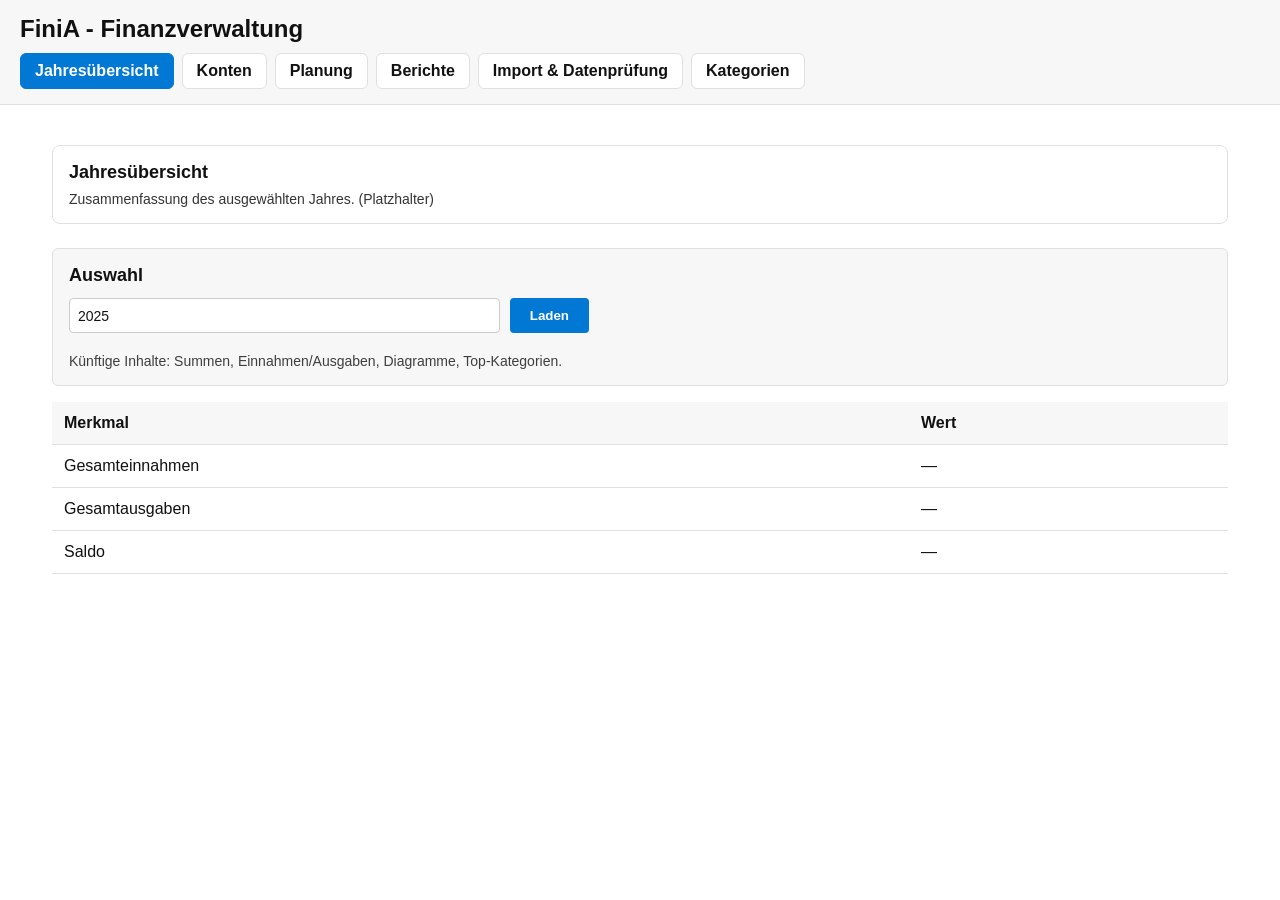
==== src/web/index.html @ 99887ac8 "Implementation of the API prepared to be Dockerized - Add navigation bar at the top of the web page " ====
<!DOCTYPE html>
<html lang="de">
<head>
    <meta charset="UTF-8">
    <meta name="viewport" content="width=device-width, initial-scale=1.0">
    <title>FiniA - Finanzverwaltung</title>
    <style id="dynamic-theme">/* Theme variables loaded from API */</style>
    <link rel="stylesheet" href="style.css">
</head>
<body>
    <header>
        <h1>FiniA - Finanzverwaltung</h1>
    </header>

    <div class="container">
        <div class="page-card">
            <h2>Weiterleitung</h2>
            <p class="details-meta">Sie werden zur Jahresübersicht weitergeleitet…</p>
        </div>
    </div>

    <script>
        // Schlanke Startseite: direkte Weiterleitung auf Jahresübersicht
        window.location.href = 'year_overview.html';
    </script>
---- src/web/style.css ----
/* Base reset */
* { margin: 0; padding: 0; box-sizing: border-box; }

/* Base */
body {
  font-family: -apple-system, BlinkMacSystemFont, 'Segoe UI', Roboto, Arial, sans-serif;
  background-color: var(--color-bg-base, #ffffff);
  color: var(--color-text, #111111);
}

.container { max-width: 95%; margin: 0 auto; padding: 20px; }

/* Header */
header {
  background-color: var(--color-bg-detail, #f7f7f7);
  border-bottom: 1px solid var(--color-border, #e0e0e0);
  padding: 15px 20px; margin-bottom: 20px;
}

h1 { font-size: 24px; font-weight: bold; }

/* Top navigation */
.top-nav { display: flex; gap: 8px; margin-top: 10px; flex-wrap: wrap; }
.top-nav .nav-item {
  display: inline-block; padding: 8px 14px; border: 1px solid var(--color-border, #e0e0e0);
  border-radius: 6px; background-color: var(--color-bg-base, #ffffff);
  color: var(--color-text, #111111); text-decoration: none; font-weight: 600;
  transition: background-color 0.2s, border-color 0.2s, color 0.2s;
}
.top-nav .nav-item:hover { background-color: var(--color-bg-detail, #f7f7f7); border-color: var(--color-accent, #0078d4); }
.top-nav .nav-item.active { background-color: var(--color-accent, #0078d4); border-color: var(--color-accent, #0078d4); color: var(--color-text-selected, #ffffff); }

/* Buttons */
.btn { padding: 10px 20px; background-color: var(--color-accent, #0078d4); color: var(--color-text-selected, #ffffff); border: none; border-radius: 4px; cursor: pointer; font-weight: bold; }
.btn:hover { background-color: var(--color-accent-hover, #005a9e); }
.btn:active { background-color: var(--color-accent-pressed, #004578); }
.btn-secondary { background-color: var(--color-bg-detail, #f0f0f0); color: var(--color-text, #111111); border: 1px solid var(--color-border, #e0e0e0); font-weight: 600; }
.btn-secondary:hover { background-color: #e5e5e5; }
.btn-ghost { background: none; border: 1px solid var(--color-border, #d0d0d0); padding: 6px 10px; border-radius: 4px; cursor: pointer; font-weight: 600; }
.btn-ghost:hover { background-color: var(--color-bg-detail, #f7f7f7); }

/* Inputs */
.input-sm { width: 100%; padding: 6px 8px; border: 1px solid var(--color-border, #cccccc); border-radius: 4px; background-color: var(--color-bg-base, #ffffff); color: var(--color-text, #111111); font-size: 14px; }
.input-sm:focus { outline: none; border: 2px solid var(--color-accent, #0078d4); }
.search-bar { display: flex; gap: 10px; margin-bottom: 20px; }
.search-bar input { flex: 1; }

/* Tables */
.transactions-table, .details-table, .simple-table { width: 100%; border-collapse: collapse; background-color: var(--color-bg-base, #ffffff); }
.transactions-table thead, .details-table thead, .simple-table thead { background-color: var(--color-bg-detail, #f7f7f7); }
.transactions-table th, .details-table th, .simple-table th { padding: 12px; text-align: left; font-weight: bold; border-bottom: 1px solid var(--color-border, #e0e0e0); }
.transactions-table td, .details-table td, .simple-table td { padding: 12px; border-bottom: 1px solid var(--color-border, #e0e0e0); }
.transactions-table tbody tr:hover { background-color: var(--color-bg-detail, #f7f7f7); cursor: pointer; }
.transactions-table tbody tr.selected { background-color: rgba(0, 120, 212, 0.08); }

/* Pagination */
.pagination { display: flex; justify-content: center; gap: 10px; margin-top: 20px; }
.pagination button { padding: 8px 16px; background-color: var(--color-bg-detail, #f7f7f7); border: 1px solid var(--color-border, #e0e0e0); border-radius: 4px; cursor: pointer; }
.pagination button:disabled { opacity: 0.5; cursor: not-allowed; }
.pagination button.active { background-color: var(--color-accent, #0078d4); color: var(--color-text-selected, #ffffff); border-color: var(--color-accent, #0078d4); }

/* Layout */
.content-split { display: flex; gap: 16px; align-items: flex-start; }
.list-pane { flex: 1 1 40%; min-width: 300px; }
.detail-pane { flex: 1 1 60%; min-width: 400px; }
@media (max-width: 900px) { .content-split { flex-direction: column; } .list-pane, .detail-pane { min-width: 0; } }

/* Details panel */
.details-panel { margin-top: 24px; background-color: var(--color-bg-detail, #f7f7f7); border: 1px solid var(--color-border, #e0e0e0); border-radius: 6px; padding: 16px; }
.details-header { display: flex; justify-content: space-between; align-items: baseline; margin-bottom: 12px; }
.details-header h2 { font-size: 18px; font-weight: 600; }
.details-meta { color: var(--color-text, #111111); opacity: 0.8; font-size: 14px; }
.details-info { display: flex; flex-direction: column; gap: 8px; margin-bottom: 14px; }
.info-row { display: flex; gap: 8px; align-items: baseline; font-size: 14px; }
.info-label { min-width: 80px; color: var(--color-text, #111111); opacity: 0.7; font-weight: 600; }
.details-toolbar { display: flex; justify-content: space-between; align-items: center; margin-bottom: 10px; gap: 8px; }
.details-toolbar .note { font-size: 12px; color: var(--color-text, #111111); opacity: 0.7; }
.checkbox-cell { text-align: center; }
.actions-cell { text-align: right; white-space: nowrap; }

/* Filters */
.filter-bar { display: flex; gap: 8px; margin-bottom: 12px; flex-wrap: wrap; }
.filter-btn { padding: 8px 16px; background-color: var(--color-bg-base, #ffffff); color: var(--color-text, #111111); border: 1px solid var(--color-border, #cccccc); border-radius: 4px; cursor: pointer; font-size: 14px; font-weight: 500; transition: all 0.2s; }
.filter-btn:hover { background-color: var(--color-bg-detail, #f7f7f7); border-color: var(--color-accent, #0078d4); }
.filter-btn.active { background-color: var(--color-accent, #0078d4); color: var(--color-text-selected, #ffffff); border-color: var(--color-accent, #0078d4); }

/* States */
.loading { text-align: center; padding: 40px; color: var(--color-text, #111111); }
.error { background-color: #ffebee; color: #c62828; padding: 15px; border-radius: 4px; margin-bottom: 20px; }
.amount-negative { color: var(--color-amount-negative, #d32f2f); font-weight: bold; }
.amount-positive { color: var(--color-amount-positive, #388e3c); font-weight: bold; }

/* Page cards */
.page-card { background-color: var(--color-bg-base, #ffffff); border: 1px solid var(--color-border, #e0e0e0); border-radius: 8px; padding: 16px; margin-bottom: 16px; }
.page-card h2 { font-size: 18px; margin-bottom: 8px; }
.page-card p { font-size: 14px; opacity: 0.85; }
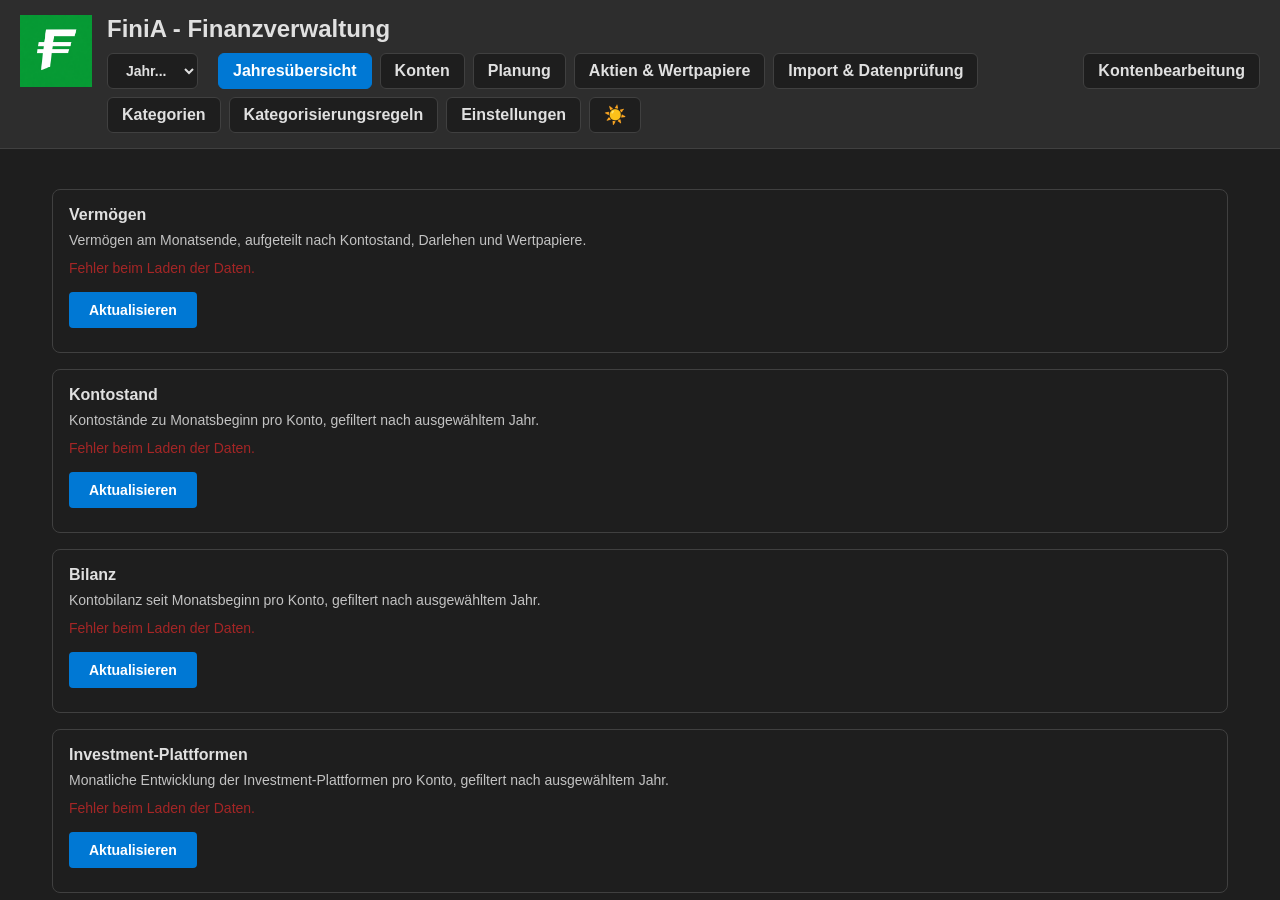
==== commit 6a9cfafc: "UI improvements and functionality enhancements Web UI Improvements: - Accounts page:   * Added filte" ====
--- a/src/web/index.html
+++ b/src/web/index.html
@@ -4,6 +4,7 @@
     <meta charset="UTF-8">
     <meta name="viewport" content="width=device-width, initial-scale=1.0">
     <title>FiniA - Finanzverwaltung</title>
+    <link rel="icon" type="image/png" href="favicon.png">
     <style id="dynamic-theme">/* Theme variables loaded from API */</style>
     <link rel="stylesheet" href="style.css">
 </head>
--- a/src/web/style.css
+++ b/src/web/style.css
@@ -1,96 +1,559 @@
+/* Theme Variables */
+:root {
+   /* Dark Theme */
+   --color-bg-base: #1e1e1e;
+   --color-bg-detail: #2d2d2d;
+   --color-text: #e0e0e0;
+   --color-text-selected: #ffffff;
+   --color-border: #404040;
+   --color-accent: #0078d4;
+   --color-accent-hover: #1a8cff;
+   --color-accent-pressed: #005a9e;
+   --color-amount-negative: #ff5252;
+   --color-amount-positive: #69f0ae;
+   --color-row-alt: #252525;
+   --color-row-selected: rgba(0, 120, 212, 0.3);
+   --color-success: #28a745;
+   --color-success-hover: #218838;
+   --color-danger: #dc3545;
+   --color-danger-hover: #c82333;
+}
+
+[data-theme="dark"] {
+   /* Light Theme (Default) */
+   --color-bg-base: #ffffff;
+   --color-bg-detail: #f7f7f7;
+   --color-text: #111111;
+   --color-text-selected: #ffffff;
+   --color-border: #e0e0e0;
+   --color-accent: #0078d4;
+   --color-accent-hover: #005a9e;
+   --color-accent-pressed: #004578;
+   --color-amount-negative: #d32f2f;
+   --color-amount-positive: #388e3c;
+   --color-row-alt: #f9f9f9;
+   --color-row-selected: rgba(0, 120, 212, 0.25);
+   --color-success: #28a745;
+   --color-success-hover: #218838;
+   --color-danger: #dc3545;
+   --color-danger-hover: #b71c1c;
+}
+
 /* Base reset */
 * { margin: 0; padding: 0; box-sizing: border-box; }
 
 /* Base */
+html, body { height: 100%; }
 body {
+  display: flex;
+  flex-direction: column;
   font-family: -apple-system, BlinkMacSystemFont, 'Segoe UI', Roboto, Arial, sans-serif;
-  background-color: var(--color-bg-base, #ffffff);
-  color: var(--color-text, #111111);
-}
-
-.container { max-width: 95%; margin: 0 auto; padding: 20px; }
+  background-color: var(--color-bg-base);
+  color: var(--color-text);
+  transition: background-color 0.3s ease, color 0.3s ease;
+}
+
+header {
+  position: sticky;
+  top: 0;
+  z-index: 100;
+}
+
+.container {
+  flex: 1;
+  max-width: 95%;
+  margin: 0 auto;
+  padding: 20px;
+  overflow-y: auto;
+  min-height: 0;
+}
 
 /* Header */
 header {
-  background-color: var(--color-bg-detail, #f7f7f7);
-  border-bottom: 1px solid var(--color-border, #e0e0e0);
+  background-color: var(--color-bg-detail);
+  border-bottom: 1px solid var(--color-border);
   padding: 15px 20px; margin-bottom: 20px;
-}
-
-h1 { font-size: 24px; font-weight: bold; }
+  display: flex;
+  gap: 15px;
+  align-items: stretch;
+}
+
+.header-logo {
+  height: auto;
+  width: auto;
+  max-height: calc(24px + 10px + 38px);
+  align-self: stretch;
+}
+
+.header-content {
+  display: flex;
+  flex-direction: column;
+  flex: 1;
+  min-width: 0;
+}
+
+h1 { font-size: 24px; font-weight: bold; margin: 0; }
 
 /* Top navigation */
-.top-nav { display: flex; gap: 8px; margin-top: 10px; flex-wrap: wrap; }
+.top-nav { 
+  display: flex; 
+  gap: 8px; 
+  margin-top: 10px; 
+  flex-wrap: wrap; 
+  align-items: center; 
+}
+
+.top-nav .nav-item.nav-right {
+  margin-left: auto;
+}
+
+/* Theme Switcher */
+.theme-switcher {
+  display: flex;
+  align-items: center;
+  gap: 8px;
+  padding: 8px 14px;
+  border: 1px solid var(--color-border);
+  border-radius: 6px;
+  background-color: var(--color-bg-base);
+  cursor: pointer;
+  transition: all 0.2s;
+}
+
+.theme-switcher:hover {
+  background-color: var(--color-bg-detail);
+  border-color: var(--color-accent);
+}
+
+.theme-switcher-icon {
+  font-size: 18px;
+  line-height: 1;
+}
+
+.top-nav .year-dropdown {
+  padding: 8px 14px;
+  border: 1px solid var(--color-border);
+  border-radius: 6px;
+  background-color: var(--color-bg-base);
+  color: var(--color-text);
+  font-weight: 600;
+  font-size: 14px;
+  cursor: pointer;
+  transition: background-color 0.2s, border-color 0.2s;
+  margin-right: 12px;
+}
+
+.top-nav .year-dropdown:hover {
+  background-color: var(--color-bg-detail);
+  border-color: var(--color-accent);
+}
+
+.top-nav .year-dropdown:focus {
+  outline: none;
+  border-color: var(--color-accent);
+  box-shadow: 0 0 0 2px rgba(0, 120, 212, 0.2);
+}
+
 .top-nav .nav-item {
-  display: inline-block; padding: 8px 14px; border: 1px solid var(--color-border, #e0e0e0);
-  border-radius: 6px; background-color: var(--color-bg-base, #ffffff);
-  color: var(--color-text, #111111); text-decoration: none; font-weight: 600;
+  display: inline-block; padding: 8px 14px; border: 1px solid var(--color-border);
+  border-radius: 6px; background-color: var(--color-bg-base);
+  color: var(--color-text); text-decoration: none; font-weight: 600;
   transition: background-color 0.2s, border-color 0.2s, color 0.2s;
 }
-.top-nav .nav-item:hover { background-color: var(--color-bg-detail, #f7f7f7); border-color: var(--color-accent, #0078d4); }
-.top-nav .nav-item.active { background-color: var(--color-accent, #0078d4); border-color: var(--color-accent, #0078d4); color: var(--color-text-selected, #ffffff); }
-
-/* Buttons */
-.btn { padding: 10px 20px; background-color: var(--color-accent, #0078d4); color: var(--color-text-selected, #ffffff); border: none; border-radius: 4px; cursor: pointer; font-weight: bold; }
-.btn:hover { background-color: var(--color-accent-hover, #005a9e); }
-.btn:active { background-color: var(--color-accent-pressed, #004578); }
-.btn-secondary { background-color: var(--color-bg-detail, #f0f0f0); color: var(--color-text, #111111); border: 1px solid var(--color-border, #e0e0e0); font-weight: 600; }
-.btn-secondary:hover { background-color: #e5e5e5; }
-.btn-ghost { background: none; border: 1px solid var(--color-border, #d0d0d0); padding: 6px 10px; border-radius: 4px; cursor: pointer; font-weight: 600; }
-.btn-ghost:hover { background-color: var(--color-bg-detail, #f7f7f7); }
+.top-nav .nav-item:hover { background-color: var(--color-bg-detail); border-color: var(--color-accent); }
+.top-nav .nav-item.active { background-color: var(--color-accent); border-color: var(--color-accent); color: var(--color-text-selected); }
+
+/* Buttons - Unified Styles */
+.btn { 
+  padding: 10px 20px; 
+  background-color: var(--color-accent); 
+  color: var(--color-text-selected); 
+  border: none; 
+  border-radius: 4px; 
+  cursor: pointer; 
+  font-size: 14px;
+  font-weight: 600; 
+  transition: background-color 0.2s;
+}
+.btn:hover { background-color: var(--color-accent-hover); }
+.btn:active { background-color: var(--color-accent-pressed); }
+.btn:disabled { opacity: 0.5; cursor: not-allowed; }
+
+.btn-secondary { 
+  background-color: var(--color-bg-detail); 
+  color: var(--color-text); 
+  border: 1px solid var(--color-border);
+  padding: 10px 20px;
+  font-size: 14px;
+  font-weight: 600;
+  cursor: pointer;
+  transition: all 0.2s ease;
+}
+.btn-secondary:hover { 
+  background-color: rgba(0, 120, 212, 0.1);
+  border-color: var(--color-accent);
+}
+
+.btn-danger { 
+  background-color: var(--color-danger); 
+  color: var(--color-text-selected); 
+}
+.btn-danger:hover { 
+  background-color: var(--color-danger-hover); 
+}
+
+.btn-success {
+  background-color: var(--color-success);
+  color: var(--color-text-selected);
+}
+.btn-success:hover {
+  background-color: var(--color-success-hover);
+}
+
+.btn-ghost { 
+  background-color: transparent; 
+  color: var(--color-accent); 
+  border: 1px solid var(--color-accent);
+  padding: 8px 12px;
+  font-size: 0.9rem;
+  font-weight: 500;
+  cursor: pointer;
+  transition: all 0.2s ease;
+}
+.btn-ghost:hover { 
+  background-color: var(--color-accent);
+  color: var(--color-text-selected);
+  border-color: var(--color-accent);
+}
+
+.btn.active,
+.shares-filter-toggle .btn.active,
+.history-filter-toggle .btn.active {
+  background-color: var(--color-accent);
+  border-color: var(--color-accent);
+  color: var(--color-text-selected);
+}
+
+.shares-filter-toggle .btn,
+.history-filter-toggle .btn {
+  margin-right: 8px;
+}
 
 /* Inputs */
-.input-sm { width: 100%; padding: 6px 8px; border: 1px solid var(--color-border, #cccccc); border-radius: 4px; background-color: var(--color-bg-base, #ffffff); color: var(--color-text, #111111); font-size: 14px; }
-.input-sm:focus { outline: none; border: 2px solid var(--color-accent, #0078d4); }
-.search-bar { display: flex; gap: 10px; margin-bottom: 20px; }
-.search-bar input { flex: 1; }
+.input-sm { 
+  width: 100%; 
+  padding: 8px; 
+  border: 1px solid var(--color-border); 
+  border-radius: 4px; 
+  background-color: var(--color-bg-base) !important; 
+  color: var(--color-text) !important; 
+  font-size: 14px; 
+}
+.input-sm:focus { 
+  outline: none; 
+  border: 2px solid var(--color-accent); 
+  box-shadow: 0 0 0 2px rgba(0, 120, 212, 0.1);
+}
+.input-sm::placeholder { 
+  color: var(--color-text) !important; 
+  opacity: 0.5; 
+}
+.search-bar { display: flex; gap: 10px; margin-bottom: 20px; align-items: center; }
+.search-bar select { 
+  flex: 1; 
+  min-width: 150px;
+  padding: 6px 8px; 
+  border: 1px solid var(--color-border); 
+  border-radius: 4px; 
+  background-color: var(--color-bg-base) !important; 
+  color: var(--color-text) !important; 
+  font-size: 14px; 
+}
+.search-bar .btn { 
+  flex-shrink: 0; 
+  white-space: nowrap; 
+}
+.search-bar input { 
+  flex: 1; 
+  padding: 6px 8px; 
+  border: 1px solid var(--color-border); 
+  border-radius: 4px; 
+  background-color: var(--color-bg-base) !important; 
+  color: var(--color-text) !important; 
+  font-size: 14px; 
+}
+.search-bar input::placeholder { 
+  color: var(--color-text) !important; 
+  opacity: 0.5; 
+}
+.search-bar input:focus { 
+  outline: none; 
+  border: 2px solid var(--color-accent); 
+}
+
+/* Select/Dropdown */
+.form-select, select { 
+  padding: 8px; 
+  border: 1px solid var(--color-border); 
+  border-radius: 4px; 
+  background-color: var(--color-bg-base); 
+  color: var(--color-text); 
+  font-size: 14px;
+  cursor: pointer;
+}
+.form-select:focus, select:focus { 
+  outline: none; 
+  border: 2px solid var(--color-accent); 
+}
+.form-select option, select option {
+  background-color: var(--color-bg-base);
+  color: var(--color-text);
+}
 
 /* Tables */
-.transactions-table, .details-table, .simple-table { width: 100%; border-collapse: collapse; background-color: var(--color-bg-base, #ffffff); }
-.transactions-table thead, .details-table thead, .simple-table thead { background-color: var(--color-bg-detail, #f7f7f7); }
-.transactions-table th, .details-table th, .simple-table th { padding: 12px; text-align: left; font-weight: bold; border-bottom: 1px solid var(--color-border, #e0e0e0); }
-.transactions-table td, .details-table td, .simple-table td { padding: 12px; border-bottom: 1px solid var(--color-border, #e0e0e0); }
-.transactions-table tbody tr:hover { background-color: var(--color-bg-detail, #f7f7f7); cursor: pointer; }
-.transactions-table tbody tr.selected { background-color: rgba(0, 120, 212, 0.08); }
+.transactions-table, .details-table, .simple-table { width: 100%; border-collapse: collapse; background-color: var(--color-bg-base); }
+.transactions-table thead, .details-table thead, .simple-table thead { background-color: var(--color-bg-detail); }
+.transactions-table th, .details-table th, .simple-table th { padding: 12px; text-align: left; font-weight: bold; border-bottom: 1px solid var(--color-border); color: var(--color-text); }
+.transactions-table td, .details-table td, .simple-table td { padding: 12px; border-bottom: 1px solid var(--color-border); }
+.simple-table td.number { text-align: right; }
+.transactions-table tbody tr:hover { background-color: var(--color-bg-detail); cursor: pointer; }
+.transactions-table tbody tr.selected { background-color: var(--color-row-selected) !important; color: var(--color-text); font-weight: 500; }
+
+/* Sortier-Indikatoren für Tabellenspalten */
+.transactions-table th[onclick] {
+  position: relative;
+  user-select: none;
+  transition: background-color 0.2s ease;
+}
+
+.transactions-table th[onclick]:hover {
+  background-color: rgba(0, 120, 212, 0.1);
+}
+
+.transactions-table th[onclick]::after {
+  content: '';
+  display: inline-block;
+  margin-left: 6px;
+  width: 0;
+  height: 0;
+  border-left: 5px solid transparent;
+  border-right: 5px solid transparent;
+  opacity: 0.3;
+}
+
+.transactions-table th.sort-asc::after {
+  border-bottom: 6px solid var(--color-text);
+  opacity: 1;
+}
+
+.transactions-table th.sort-desc::after {
+  border-top: 6px solid var(--color-text);
+  opacity: 1;
+}
+
+/* Zebra-Striping für bessere Lesbarkeit */
+.transactions-table tbody tr:nth-child(even),
+.details-table tbody tr:nth-child(even),
+.simple-table tbody tr:nth-child(even) {
+  background-color: var(--color-row-alt);
+}
 
 /* Pagination */
 .pagination { display: flex; justify-content: center; gap: 10px; margin-top: 20px; }
-.pagination button { padding: 8px 16px; background-color: var(--color-bg-detail, #f7f7f7); border: 1px solid var(--color-border, #e0e0e0); border-radius: 4px; cursor: pointer; }
+.pagination button { padding: 8px 16px; background-color: var(--color-bg-detail); border: 1px solid var(--color-border); border-radius: 4px; cursor: pointer; color: var(--color-text); }
 .pagination button:disabled { opacity: 0.5; cursor: not-allowed; }
-.pagination button.active { background-color: var(--color-accent, #0078d4); color: var(--color-text-selected, #ffffff); border-color: var(--color-accent, #0078d4); }
+.pagination button.active { background-color: var(--color-accent); color: var(--color-text-selected); border-color: var(--color-accent); }
 
 /* Layout */
 .content-split { display: flex; gap: 16px; align-items: flex-start; }
-.list-pane { flex: 1 1 40%; min-width: 300px; }
-.detail-pane { flex: 1 1 60%; min-width: 400px; }
+.list-pane { flex: 1 1 50%; min-width: 300px; }
+.detail-pane { flex: 1 1 50%; min-width: 400px; }
 @media (max-width: 900px) { .content-split { flex-direction: column; } .list-pane, .detail-pane { min-width: 0; } }
 
 /* Details panel */
-.details-panel { margin-top: 24px; background-color: var(--color-bg-detail, #f7f7f7); border: 1px solid var(--color-border, #e0e0e0); border-radius: 6px; padding: 16px; }
+.details-panel { margin-top: 24px; background-color: var(--color-bg-detail); border: 1px solid var(--color-border); border-radius: 6px; padding: 16px; }
 .details-header { display: flex; justify-content: space-between; align-items: baseline; margin-bottom: 12px; }
 .details-header h2 { font-size: 18px; font-weight: 600; }
-.details-meta { color: var(--color-text, #111111); opacity: 0.8; font-size: 14px; }
+.details-header h3 { font-size: 16px; font-weight: 600; margin-bottom: 8px; }
+.details-meta { color: var(--color-text); opacity: 0.8; font-size: 14px; }
+.details-section { background-color: var(--color-bg-base); border: 1px solid var(--color-border); border-radius: 4px; padding: 12px; margin-bottom: 8px; }
+
+/* Status badges */
+.status-active { display: inline-block; padding: 4px 8px; background-color: var(--color-amount-positive); color: var(--color-bg-base); border-radius: 3px; font-size: 12px; font-weight: 600; }
+.status-inactive { display: inline-block; padding: 4px 8px; background-color: var(--color-amount-negative); color: white; border-radius: 3px; font-size: 12px; font-weight: 600; }
+
+/* Forms */
+.form-group { 
+  margin-bottom: 16px; 
+}
+.form-group label { 
+  display: block; 
+  margin-bottom: 6px; 
+  font-weight: 500; 
+  font-size: 14px; 
+}
+.form-group input, 
+.form-group select { 
+  display: block; 
+  width: 100%; 
+}
+
+.form-grid {
+  display: grid;
+  grid-template-columns: repeat(auto-fit, minmax(280px, 1fr));
+  gap: 16px;
+}
+
+.action-btn {
+  padding: 6px 10px;
+  font-size: 12px;
+  font-weight: 600;
+  border: none;
+  border-radius: 4px;
+  cursor: pointer;
+  background-color: var(--color-accent);
+  color: var(--color-text-selected);
+  transition: background-color 0.2s;
+}
+.action-btn:hover { background-color: var(--color-accent-hover); }
+.action-btn.delete { 
+  background-color: var(--color-danger); 
+}
+.action-btn.delete:hover { 
+  background-color: var(--color-danger-hover); 
+}
+
 .details-info { display: flex; flex-direction: column; gap: 8px; margin-bottom: 14px; }
 .info-row { display: flex; gap: 8px; align-items: baseline; font-size: 14px; }
-.info-label { min-width: 80px; color: var(--color-text, #111111); opacity: 0.7; font-weight: 600; }
-.details-toolbar { display: flex; justify-content: space-between; align-items: center; margin-bottom: 10px; gap: 8px; }
-.details-toolbar .note { font-size: 12px; color: var(--color-text, #111111); opacity: 0.7; }
+.info-label { min-width: 80px; color: var(--color-text); opacity: 0.7; font-weight: 600; }
+.details-toolbar {
+  display: flex;
+  justify-content: flex-start;
+  align-items: center;
+  gap: 8px;
+  flex-wrap: wrap;
+  margin-top: 16px;
+  margin-bottom: 10px;
+}
+.details-toolbar .note { font-size: 12px; color: var(--color-text); opacity: 0.7; }
 .checkbox-cell { text-align: center; }
 .actions-cell { text-align: right; white-space: nowrap; }
+.action-buttons { display: flex; gap: 6px; justify-content: flex-end; }
+
+/* Sortable table headers */
+th.sortable {
+  cursor: pointer;
+  position: relative;
+  user-select: none;
+  padding-right: 18px;
+}
+
+th.sortable::after {
+  content: '';
+  position: absolute;
+  right: 6px;
+  color: var(--color-accent);
+  font-size: 12px;
+  opacity: 0.5;
+}
+
+th.sortable.sorted-asc::after {
+  content: '▲';
+  opacity: 1;
+}
+
+th.sortable.sorted-desc::after {
+  content: '▼';
+  opacity: 1;
+}
 
 /* Filters */
 .filter-bar { display: flex; gap: 8px; margin-bottom: 12px; flex-wrap: wrap; }
-.filter-btn { padding: 8px 16px; background-color: var(--color-bg-base, #ffffff); color: var(--color-text, #111111); border: 1px solid var(--color-border, #cccccc); border-radius: 4px; cursor: pointer; font-size: 14px; font-weight: 500; transition: all 0.2s; }
-.filter-btn:hover { background-color: var(--color-bg-detail, #f7f7f7); border-color: var(--color-accent, #0078d4); }
-.filter-btn.active { background-color: var(--color-accent, #0078d4); color: var(--color-text-selected, #ffffff); border-color: var(--color-accent, #0078d4); }
+.filter-btn { padding: 8px 16px; background-color: var(--color-bg-base); color: var(--color-text); border: 1px solid var(--color-border); border-radius: 4px; cursor: pointer; font-size: 14px; font-weight: 500; transition: all 0.2s; }
+.filter-btn:hover { background-color: var(--color-bg-detail); border-color: var(--color-accent); }
+.filter-btn.active { background-color: var(--color-accent); color: var(--color-text-selected); border-color: var(--color-accent); }
 
 /* States */
-.loading { text-align: center; padding: 40px; color: var(--color-text, #111111); }
-.error { background-color: #ffebee; color: #c62828; padding: 15px; border-radius: 4px; margin-bottom: 20px; }
-.amount-negative { color: var(--color-amount-negative, #d32f2f); font-weight: bold; }
-.amount-positive { color: var(--color-amount-positive, #388e3c); font-weight: bold; }
+.loading { 
+  text-align: center; 
+  padding: 40px; 
+  color: var(--color-text); 
+}
+.error { 
+  background-color: rgba(220, 53, 69, 0.1); 
+  color: var(--color-danger); 
+  border: 1px solid var(--color-danger);
+  padding: 15px; 
+  border-radius: 4px; 
+  margin-bottom: 20px; 
+}
+.amount-negative { color: var(--color-amount-negative); font-weight: bold; }
+.amount-positive { color: var(--color-amount-positive); font-weight: bold; }
+
+/* Equal column width tables (used on Jahresübersicht) */
+.equal-cols { table-layout: fixed; }
+.equal-cols th:first-child, .equal-cols td:first-child { width: 14%; }  /* Erste Spalte (Konto) */
+.equal-cols th:last-child, .equal-cols td:last-child { width: 8%; }  /* Letzte Spalte (Jahresbilanz) */
+.equal-cols th:not(:first-child):not(:last-child), .equal-cols td:not(:first-child):not(:last-child) { width: calc(78% / 12); }  /* Monatsspalten */
+
+/* Fixed column widths for Accounts page tables */
+#income-table, #expenses-table, #summary-table {
+  table-layout: fixed;
+  width: 100%;
+}
+
+#income-table th:first-child, #income-table td:first-child,
+#expenses-table th:first-child, #expenses-table td:first-child,
+#summary-table th:first-child, #summary-table td:first-child {
+  /* Dynamically set via JavaScript based on longest category */
+  min-width: 150px;
+  max-width: 400px;
+  white-space: nowrap;
+  overflow: hidden;
+  text-overflow: ellipsis;
+}
+
+#income-table th:not(:first-child):not(:last-child), #income-table td:not(:first-child):not(:last-child),
+#expenses-table th:not(:first-child):not(:last-child), #expenses-table td:not(:first-child):not(:last-child),
+#summary-table th:not(:first-child):not(:last-child), #summary-table td:not(:first-child):not(:last-child) {
+  width: 105px; /* Monatsspalten: 6-stellige Zahl (-999.999,00) + Puffer */
+  min-width: 105px;
+  max-width: 105px;
+}
+
+#income-table th:last-child, #income-table td:last-child,
+#expenses-table th:last-child, #expenses-table td:last-child,
+#summary-table th:last-child, #summary-table td:last-child {
+  width: 120px; /* Gesamtspalte: 7-stellige Zahl (-9.999.999,00) + Puffer */
+  min-width: 120px;
+  max-width: 120px;
+}
 
 /* Page cards */
-.page-card { background-color: var(--color-bg-base, #ffffff); border: 1px solid var(--color-border, #e0e0e0); border-radius: 8px; padding: 16px; margin-bottom: 16px; }
+.page-card { background-color: var(--color-bg-base); border: 1px solid var(--color-border); border-radius: 8px; padding: 16px; margin-bottom: 16px; }
 .page-card h2 { font-size: 18px; margin-bottom: 8px; }
 .page-card p { font-size: 14px; opacity: 0.85; }
+
+/* Modal Dialog */
+.modal { display: none; position: fixed; z-index: 1000; left: 0; top: 0; width: 100%; height: 100%; overflow: auto; background-color: rgba(0, 0, 0, 0.5); }
+.modal-content { background-color: var(--color-bg-base); margin: 5% auto; border: 1px solid var(--color-border); border-radius: 8px; width: 90%; max-width: 620px; box-shadow: 0 4px 6px rgba(0, 0, 0, 0.3); padding: 4px; }
+.modal-header { display: flex; justify-content: space-between; align-items: center; padding: 18px 24px; border-bottom: 1px solid var(--color-border); }
+.modal-header h3 { margin: 0; font-size: 18px; }
+.modal-body { padding: 22px 24px; }
+.modal-footer {
+  display: flex;
+  justify-content: flex-end;
+  gap: 12px;
+  margin-top: 16px;
+  padding: 14px 24px 22px 24px;
+  border-top: 1px solid var(--color-border);
+}
+
+/* Modal-specific button sizing (align with Kategorien-Seite) */
+.modal-footer .btn,
+.modal-footer .btn-secondary {
+  padding: 10px 20px;
+  font-size: 15px;
+  border-radius: 4px;
+}
+
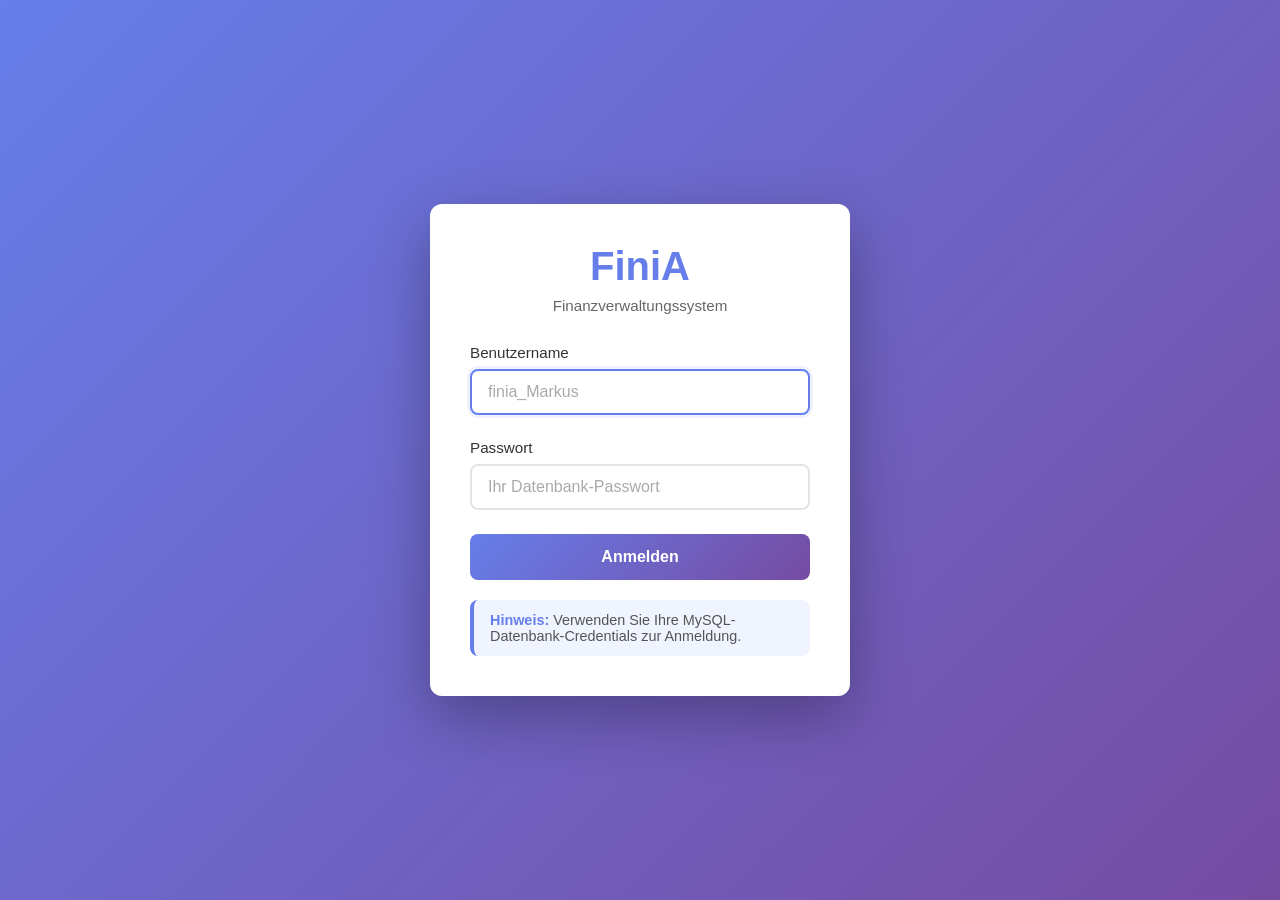
==== commit ff65c3fb: "Add memory-only authentication with UI improvements - Implement session-based auth with in-memory en" ====
--- a/src/web/index.html
+++ b/src/web/index.html
@@ -21,6 +21,36 @@
     </div>
 
     <script>
-        // Schlanke Startseite: direkte Weiterleitung auf Jahresübersicht
-        window.location.href = 'year_overview.html';
+        // Auth-Check vor Weiterleitung
+        const authToken = localStorage.getItem('auth_token');
+        
+        if (!authToken) {
+            // Kein Token → Login
+            window.location.href = 'login.html';
+        } else {
+            // Token vorhanden → Session prüfen
+            fetch('/api/auth/session', {
+                headers: {
+                    'Authorization': `Bearer ${authToken}`
+                }
+            })
+            .then(response => {
+                if (response.ok) {
+                    // Session gültig → Weiterleitung zur Jahresübersicht
+                    window.location.href = 'year_overview.html';
+                } else {
+                    // Session ungültig → Login
+                    localStorage.removeItem('auth_token');
+                    localStorage.removeItem('username');
+                    localStorage.removeItem('database');
+                    window.location.href = 'login.html';
+                }
+            })
+            .catch(error => {
+                console.error('Session check failed:', error);
+                // Bei Fehler auch zum Login
+                localStorage.removeItem('auth_token');
+                window.location.href = 'login.html';
+            });
+        }
     </script>
--- a/src/web/style.css
+++ b/src/web/style.css
@@ -155,34 +155,85 @@
 }
 
 .top-nav .nav-item {
-  display: inline-block; padding: 8px 14px; border: 1px solid var(--color-border);
-  border-radius: 6px; background-color: var(--color-bg-base);
-  color: var(--color-text); text-decoration: none; font-weight: 600;
+  display: inline-block; 
+  padding: 8px 14px; 
+  border: 1px solid var(--color-border);
+  border-radius: 6px; 
+  background-color: var(--color-bg-base);
+  color: var(--color-text); 
+  text-decoration: none; 
+  font-weight: 600;
   transition: background-color 0.2s, border-color 0.2s, color 0.2s;
+  margin-left: 8px;
 }
 .top-nav .nav-item:hover { background-color: var(--color-bg-detail); border-color: var(--color-accent); }
 .top-nav .nav-item.active { background-color: var(--color-accent); border-color: var(--color-accent); color: var(--color-text-selected); }
 
-/* Buttons - Unified Styles */
-.btn { 
-  padding: 10px 20px; 
-  background-color: var(--color-accent); 
-  color: var(--color-text-selected); 
-  border: none; 
-  border-radius: 4px; 
-  cursor: pointer; 
+/* User-Info in Navigation - gleiche Höhe wie nav-items */
+.top-nav #user-info {
+  display: inline-flex;
+  align-items: center;
+  padding: 8px 14px;
+  border: 1px solid var(--color-border);
+  border-radius: 6px;
+  background-color: var(--color-bg-base);
+  color: var(--color-text);
+  font-size: 0.9rem;
+  font-weight: 600;
+  margin-left: 8px;
+  min-height: 34px;
+  box-sizing: border-box;
+}
+
+/* Logout-Button - gleiche Höhe wie nav-items */
+.btn-logout {
+  padding: 8px 14px;
+  background-color: var(--color-danger);
+  color: var(--color-text-selected);
+  border: 1px solid var(--color-danger);
+  border-radius: 6px;
+  cursor: pointer;
   font-size: 14px;
-  font-weight: 600; 
-  transition: background-color 0.2s;
-}
-.btn:hover { background-color: var(--color-accent-hover); }
-.btn:active { background-color: var(--color-accent-pressed); }
-.btn:disabled { opacity: 0.5; cursor: not-allowed; }
+  font-weight: 600;
+  transition: background-color 0.2s, border-color 0.2s;
+  margin-left: 8px;
+  min-height: 34px;
+  box-sizing: border-box;
+}
+.btn-logout:hover { 
+  background-color: var(--color-danger-hover); 
+  border-color: var(--color-danger-hover);
+}
+
+/* Button Base Styles - für alle Standard-Buttons */
+.btn {
+  padding: 10px 20px;
+  background-color: var(--color-accent);
+  color: var(--color-text-selected);
+  border: 1px solid var(--color-accent);
+  border-radius: 6px;
+  cursor: pointer;
+  font-size: 14px;
+  font-weight: 600;
+  transition: background-color 0.2s, border-color 0.2s;
+}
+.btn:hover { 
+  background-color: var(--color-accent-hover);
+  border-color: var(--color-accent-hover);
+}
+.btn:active { 
+  background-color: var(--color-accent-pressed); 
+}
+.btn:disabled { 
+  opacity: 0.5; 
+  cursor: not-allowed; 
+}
 
 .btn-secondary { 
   background-color: var(--color-bg-detail); 
   color: var(--color-text); 
   border: 1px solid var(--color-border);
+  border-radius: 6px;
   padding: 10px 20px;
   font-size: 14px;
   font-weight: 600;
@@ -196,10 +247,18 @@
 
 .btn-danger { 
   background-color: var(--color-danger); 
-  color: var(--color-text-selected); 
+  color: var(--color-text-selected);
+  border: 1px solid var(--color-danger);
+  border-radius: 6px;
+  padding: 10px 20px;
+  font-size: 14px;
+  font-weight: 600;
+  cursor: pointer;
+  transition: background-color 0.2s, border-color 0.2s;
 }
 .btn-danger:hover { 
-  background-color: var(--color-danger-hover); 
+  background-color: var(--color-danger-hover);
+  border-color: var(--color-danger-hover);
 }
 
 .btn-success {
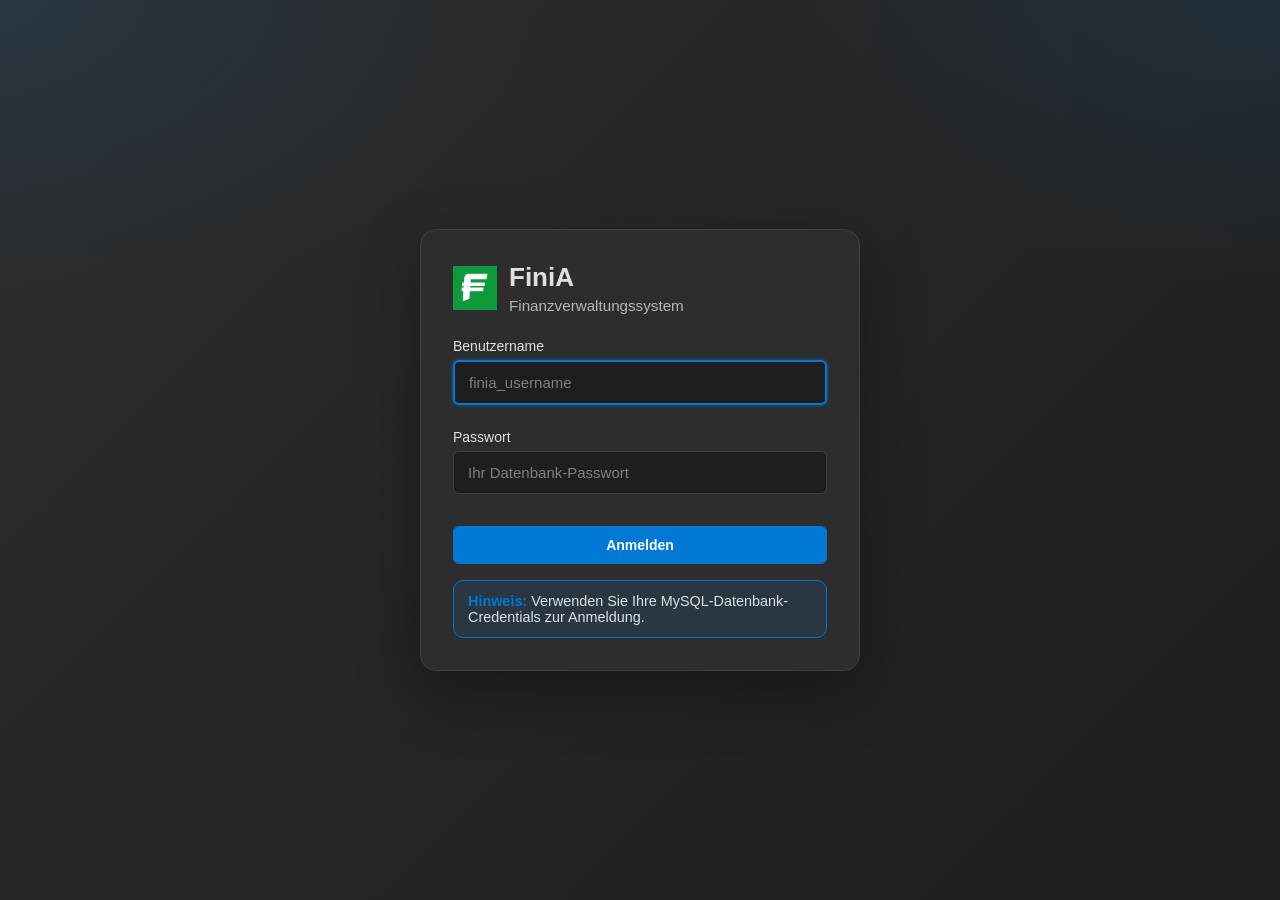
==== commit 19a23dfd: "Centralize the css file and add a theme file for user specific color settings" ====
--- a/src/web/index.html
+++ b/src/web/index.html
@@ -7,6 +7,7 @@
     <link rel="icon" type="image/png" href="favicon.png">
     <style id="dynamic-theme">/* Theme variables loaded from API */</style>
     <link rel="stylesheet" href="style.css">
+    <link rel="stylesheet" href="theme.css">
 </head>
 <body>
     <header>
--- a/src/web/style.css
+++ b/src/web/style.css
@@ -5,10 +5,13 @@
    --color-bg-detail: #2d2d2d;
    --color-text: #e0e0e0;
    --color-text-selected: #ffffff;
+  --color-text-muted: #b6b6b6;
+  --color-text-secondary: #9aa0a6;
    --color-border: #404040;
    --color-accent: #0078d4;
    --color-accent-hover: #1a8cff;
    --color-accent-pressed: #005a9e;
+  --color-accent-soft: rgba(0, 120, 212, 0.12);
    --color-amount-negative: #ff5252;
    --color-amount-positive: #69f0ae;
    --color-row-alt: #252525;
@@ -17,6 +20,19 @@
    --color-success-hover: #218838;
    --color-danger: #dc3545;
    --color-danger-hover: #c82333;
+  --color-danger-soft: rgba(220, 53, 69, 0.12);
+  --color-overlay: rgba(0, 0, 0, 0.55);
+  --color-focus-ring: rgba(0, 120, 212, 0.2);
+  --shadow-elevated: 0 20px 60px rgba(0, 0, 0, 0.35);
+  --shadow-soft: 0 8px 20px rgba(0, 0, 0, 0.25);
+  --button-height: 38px;
+  --button-height-sm: 30px;
+  --button-padding-x: 18px;
+  --button-padding-x-sm: 10px;
+  --button-radius: 6px;
+  --button-radius-sm: 4px;
+  --button-font-size: 14px;
+  --button-font-size-sm: 12px;
 }
 
 [data-theme="dark"] {
@@ -25,10 +41,13 @@
    --color-bg-detail: #f7f7f7;
    --color-text: #111111;
    --color-text-selected: #ffffff;
+  --color-text-muted: #555555;
+  --color-text-secondary: #777777;
    --color-border: #e0e0e0;
    --color-accent: #0078d4;
    --color-accent-hover: #005a9e;
    --color-accent-pressed: #004578;
+  --color-accent-soft: rgba(0, 120, 212, 0.12);
    --color-amount-negative: #d32f2f;
    --color-amount-positive: #388e3c;
    --color-row-alt: #f9f9f9;
@@ -37,6 +56,19 @@
    --color-success-hover: #218838;
    --color-danger: #dc3545;
    --color-danger-hover: #b71c1c;
+  --color-danger-soft: rgba(220, 53, 69, 0.12);
+  --color-overlay: rgba(0, 0, 0, 0.4);
+  --color-focus-ring: rgba(0, 120, 212, 0.2);
+  --shadow-elevated: 0 20px 60px rgba(0, 0, 0, 0.2);
+  --shadow-soft: 0 8px 20px rgba(0, 0, 0, 0.2);
+  --button-height: 38px;
+  --button-height-sm: 30px;
+  --button-padding-x: 18px;
+  --button-padding-x-sm: 10px;
+  --button-radius: 6px;
+  --button-radius-sm: 4px;
+  --button-font-size: 14px;
+  --button-font-size-sm: 12px;
 }
 
 /* Base reset */
@@ -47,7 +79,7 @@
 body {
   display: flex;
   flex-direction: column;
-  font-family: -apple-system, BlinkMacSystemFont, 'Segoe UI', Roboto, Arial, sans-serif;
+  font-family: 'Segoe UI', Tahoma, Geneva, Verdana, Arial, sans-serif;
   background-color: var(--color-bg-base);
   color: var(--color-text);
   transition: background-color 0.3s ease, color 0.3s ease;
@@ -92,15 +124,35 @@
   min-width: 0;
 }
 
+.header-top-row {
+  display: flex;
+  align-items: center;
+  gap: 12px;
+}
+
+.header-title {
+  font-size: 24px;
+  font-weight: bold;
+  margin: 0;
+}
+
+.header-actions {
+  margin-left: auto;
+  display: flex;
+  align-items: center;
+  gap: 8px;
+}
+
 h1 { font-size: 24px; font-weight: bold; margin: 0; }
 
 /* Top navigation */
 .top-nav { 
-  display: flex; 
-  gap: 8px; 
-  margin-top: 10px; 
-  flex-wrap: wrap; 
-  align-items: center; 
+  display: flex;
+  gap: 8px;
+  flex-wrap: wrap;
+  align-items: center;
+  margin-top: 10px;
+  flex: 1;
 }
 
 .top-nav .nav-item.nav-right {
@@ -151,10 +203,11 @@
 .top-nav .year-dropdown:focus {
   outline: none;
   border-color: var(--color-accent);
-  box-shadow: 0 0 0 2px rgba(0, 120, 212, 0.2);
-}
-
-.top-nav .nav-item {
+  box-shadow: 0 0 0 2px var(--color-focus-ring);
+}
+
+.top-nav .nav-item,
+.header-actions .nav-item {
   display: inline-block; 
   padding: 8px 14px; 
   border: 1px solid var(--color-border);
@@ -170,7 +223,8 @@
 .top-nav .nav-item.active { background-color: var(--color-accent); border-color: var(--color-accent); color: var(--color-text-selected); }
 
 /* User-Info in Navigation - gleiche Höhe wie nav-items */
-.top-nav #user-info {
+.top-nav #user-info,
+.header-actions #user-info {
   display: inline-flex;
   align-items: center;
   padding: 8px 14px;
@@ -186,36 +240,42 @@
 }
 
 /* Logout-Button - gleiche Höhe wie nav-items */
-.btn-logout {
-  padding: 8px 14px;
+.btn.btn-logout {
   background-color: var(--color-danger);
   color: var(--color-text-selected);
   border: 1px solid var(--color-danger);
-  border-radius: 6px;
-  cursor: pointer;
-  font-size: 14px;
-  font-weight: 600;
-  transition: background-color 0.2s, border-color 0.2s;
   margin-left: 8px;
-  min-height: 34px;
-  box-sizing: border-box;
-}
-.btn-logout:hover { 
+}
+.btn.btn-logout:hover { 
   background-color: var(--color-danger-hover); 
   border-color: var(--color-danger-hover);
 }
 
 /* Button Base Styles - für alle Standard-Buttons */
+.btn,
+.btn-secondary,
+.btn-danger,
+.btn-success,
+.btn-ghost,
+.btn-help,
+.btn-logout {
+  display: inline-flex;
+  align-items: center;
+  justify-content: center;
+  min-height: var(--button-height);
+  padding: 0 var(--button-padding-x);
+  border-radius: var(--button-radius);
+  font-size: var(--button-font-size);
+  font-weight: 600;
+  cursor: pointer;
+  transition: background-color 0.2s, border-color 0.2s, color 0.2s, box-shadow 0.2s;
+  box-sizing: border-box;
+}
+
 .btn {
-  padding: 10px 20px;
   background-color: var(--color-accent);
   color: var(--color-text-selected);
   border: 1px solid var(--color-accent);
-  border-radius: 6px;
-  cursor: pointer;
-  font-size: 14px;
-  font-weight: 600;
-  transition: background-color 0.2s, border-color 0.2s;
 }
 .btn:hover { 
   background-color: var(--color-accent-hover);
@@ -233,15 +293,9 @@
   background-color: var(--color-bg-detail); 
   color: var(--color-text); 
   border: 1px solid var(--color-border);
-  border-radius: 6px;
-  padding: 10px 20px;
-  font-size: 14px;
-  font-weight: 600;
-  cursor: pointer;
-  transition: all 0.2s ease;
 }
 .btn-secondary:hover { 
-  background-color: rgba(0, 120, 212, 0.1);
+  background-color: var(--color-accent-soft);
   border-color: var(--color-accent);
 }
 
@@ -249,12 +303,6 @@
   background-color: var(--color-danger); 
   color: var(--color-text-selected);
   border: 1px solid var(--color-danger);
-  border-radius: 6px;
-  padding: 10px 20px;
-  font-size: 14px;
-  font-weight: 600;
-  cursor: pointer;
-  transition: background-color 0.2s, border-color 0.2s;
 }
 .btn-danger:hover { 
   background-color: var(--color-danger-hover);
@@ -264,25 +312,35 @@
 .btn-success {
   background-color: var(--color-success);
   color: var(--color-text-selected);
+  border: 1px solid var(--color-success);
 }
 .btn-success:hover {
   background-color: var(--color-success-hover);
+  border-color: var(--color-success-hover);
 }
 
 .btn-ghost { 
   background-color: transparent; 
   color: var(--color-accent); 
   border: 1px solid var(--color-accent);
-  padding: 8px 12px;
-  font-size: 0.9rem;
   font-weight: 500;
-  cursor: pointer;
-  transition: all 0.2s ease;
 }
 .btn-ghost:hover { 
   background-color: var(--color-accent);
   color: var(--color-text-selected);
   border-color: var(--color-accent);
+}
+
+.btn-table,
+.btn-sm,
+.action-btn {
+  display: inline-flex;
+  align-items: center;
+  justify-content: center;
+  min-height: var(--button-height-sm);
+  padding: 0 var(--button-padding-x-sm);
+  border-radius: var(--button-radius-sm);
+  font-size: var(--button-font-size-sm);
 }
 
 .btn.active,
@@ -308,10 +366,27 @@
   color: var(--color-text) !important; 
   font-size: 14px; 
 }
+.page-size-select {
+  width: auto;
+  min-width: 130px;
+  padding: 8px;
+  border: 1px solid var(--color-border);
+  border-radius: 4px;
+  background-color: var(--color-bg-base) !important;
+  color: var(--color-text) !important;
+  font-size: 14px;
+  cursor: pointer;
+  min-height: var(--button-height);
+}
+.page-size-select:focus {
+  outline: none;
+  border: 2px solid var(--color-accent);
+  box-shadow: 0 0 0 2px var(--color-focus-ring);
+}
 .input-sm:focus { 
   outline: none; 
   border: 2px solid var(--color-accent); 
-  box-shadow: 0 0 0 2px rgba(0, 120, 212, 0.1);
+  box-shadow: 0 0 0 2px var(--color-focus-ring);
 }
 .input-sm::placeholder { 
   color: var(--color-text) !important; 
@@ -348,6 +423,7 @@
 .search-bar input:focus { 
   outline: none; 
   border: 2px solid var(--color-accent); 
+  box-shadow: 0 0 0 2px var(--color-focus-ring);
 }
 
 /* Select/Dropdown */
@@ -363,6 +439,7 @@
 .form-select:focus, select:focus { 
   outline: none; 
   border: 2px solid var(--color-accent); 
+  box-shadow: 0 0 0 2px var(--color-focus-ring);
 }
 .form-select option, select option {
   background-color: var(--color-bg-base);
@@ -386,7 +463,7 @@
 }
 
 .transactions-table th[onclick]:hover {
-  background-color: rgba(0, 120, 212, 0.1);
+  background-color: var(--color-accent-soft);
 }
 
 .transactions-table th[onclick]::after {
@@ -418,8 +495,8 @@
 }
 
 /* Pagination */
-.pagination { display: flex; justify-content: center; gap: 10px; margin-top: 20px; }
-.pagination button { padding: 8px 16px; background-color: var(--color-bg-detail); border: 1px solid var(--color-border); border-radius: 4px; cursor: pointer; color: var(--color-text); }
+.pagination { display: flex; justify-content: center; gap: 10px; margin-top: 20px; margin-bottom: 20px;}
+.pagination button { display: inline-flex; align-items: center; justify-content: center; min-height: var(--button-height); padding: 0 var(--button-padding-x); background-color: var(--color-bg-detail); border: 1px solid var(--color-border); border-radius: var(--button-radius); cursor: pointer; color: var(--color-text); font-size: var(--button-font-size); }
 .pagination button:disabled { opacity: 0.5; cursor: not-allowed; }
 .pagination button.active { background-color: var(--color-accent); color: var(--color-text-selected); border-color: var(--color-accent); }
 
@@ -464,22 +541,28 @@
 }
 
 .action-btn {
-  padding: 6px 10px;
-  font-size: 12px;
   font-weight: 600;
-  border: none;
-  border-radius: 4px;
-  cursor: pointer;
+  border: 1px solid var(--color-accent);
   background-color: var(--color-accent);
   color: var(--color-text-selected);
-  transition: background-color 0.2s;
-}
-.action-btn:hover { background-color: var(--color-accent-hover); }
+  transition: background-color 0.2s, border-color 0.2s;
+}
+.action-btn:hover { background-color: var(--color-accent-hover); border-color: var(--color-accent-hover); }
 .action-btn.delete { 
   background-color: var(--color-danger); 
+  border-color: var(--color-danger);
 }
 .action-btn.delete:hover { 
   background-color: var(--color-danger-hover); 
+  border-color: var(--color-danger-hover);
+}
+.action-btn.success {
+  background-color: var(--color-success);
+  border-color: var(--color-success);
+}
+.action-btn.success:hover {
+  background-color: var(--color-success-hover);
+  border-color: var(--color-success-hover);
 }
 
 .details-info { display: flex; flex-direction: column; gap: 8px; margin-bottom: 14px; }
@@ -539,7 +622,7 @@
   color: var(--color-text); 
 }
 .error { 
-  background-color: rgba(220, 53, 69, 0.1); 
+  background-color: var(--color-danger-soft); 
   color: var(--color-danger); 
   border: 1px solid var(--color-danger);
   padding: 15px; 
@@ -594,8 +677,8 @@
 .page-card p { font-size: 14px; opacity: 0.85; }
 
 /* Modal Dialog */
-.modal { display: none; position: fixed; z-index: 1000; left: 0; top: 0; width: 100%; height: 100%; overflow: auto; background-color: rgba(0, 0, 0, 0.5); }
-.modal-content { background-color: var(--color-bg-base); margin: 5% auto; border: 1px solid var(--color-border); border-radius: 8px; width: 90%; max-width: 620px; box-shadow: 0 4px 6px rgba(0, 0, 0, 0.3); padding: 4px; }
+.modal { display: none; position: fixed; z-index: 1000; left: 0; top: 0; width: 100%; height: 100%; overflow: auto; background-color: var(--color-overlay); }
+.modal-content { background-color: var(--color-bg-base); margin: 5% auto; border: 1px solid var(--color-border); border-radius: 8px; width: 90%; max-width: 620px; box-shadow: var(--shadow-soft); padding: 4px; }
 .modal-header { display: flex; justify-content: space-between; align-items: center; padding: 18px 24px; border-bottom: 1px solid var(--color-border); }
 .modal-header h3 { margin: 0; font-size: 18px; }
 .modal-body { padding: 22px 24px; }
@@ -604,15 +687,352 @@
   justify-content: flex-end;
   gap: 12px;
   margin-top: 16px;
-  padding: 14px 24px 22px 24px;
-  border-top: 1px solid var(--color-border);
+}
+
+/* Help Button */
+.btn-help {
+  background-color: var(--color-accent);
+  color: var(--color-text-selected);
+  border: 1px solid var(--color-accent);
+  gap: 6px;
+}
+
+.btn-help:hover {
+  background-color: var(--color-accent-hover);
+  border-color: var(--color-accent-hover);
+}
+
+/* Help Modal */
+.help-modal {
+  display: none;
+  position: fixed;
+  z-index: 2000;
+  left: 0;
+  top: 0;
+  width: 100%;
+  height: 100%;
+  overflow: auto;
+  background-color: var(--color-overlay);
+}
+
+.help-modal-content {
+  background-color: var(--color-bg-base);
+  margin: 5% auto;
+  border: 1px solid var(--color-border);
+  border-radius: 8px;
+  width: 90%;
+  max-width: 75vw;
+  max-height: 80vh;
+  box-shadow: var(--shadow-elevated);
+  display: flex;
+  flex-direction: column;
+  overflow: hidden;
+}
+
+.help-modal-header {
+  display: flex;
+  justify-content: space-between;
+  align-items: center;
+  padding: 20px 24px;
+  border-bottom: 1px solid var(--color-border);
+  background-color: var(--color-bg-detail);
+}
+
+.help-modal-header h2 {
+  margin: 0;
+  font-size: 20px;
+}
+
+.help-close-btn {
+  background: none;
+  border: none;
+  font-size: 28px;
+  cursor: pointer;
+  color: var(--color-text);
+  padding: 0;
+  width: 32px;
+  height: 32px;
+  display: flex;
+  align-items: center;
+  justify-content: center;
+}
+
+.help-close-btn:hover {
+  color: var(--color-accent);
+}
+
+.help-modal-body {
+  display: flex;
+  flex: 1;
+  overflow: hidden;
+}
+
+.help-sidebar {
+  width: 280px;
+  border-right: 1px solid var(--color-border);
+  overflow-y: auto;
+  padding: 16px;
+  background-color: var(--color-bg-detail);
+}
+
+.help-search-box {
+  width: 100%;
+  padding: 10px 12px;
+  border: 1px solid var(--color-border);
+  border-radius: 6px;
+  background-color: var(--color-bg-base);
+  color: var(--color-text);
+  font-size: 14px;
+  margin-bottom: 16px;
+  box-sizing: border-box;
+}
+
+.help-search-box::placeholder {
+  color: var(--color-text-secondary);
+}
+
+.help-doc-list {
+  list-style: none;
+  margin: 0;
+  padding: 0;
+}
+
+.help-doc-item {
+  margin-bottom: 8px;
+}
+
+.help-doc-link {
+  display: block;
+  padding: 10px 12px;
+  border-radius: 6px;
+  background-color: var(--color-bg-base);
+  color: var(--color-text);
+  text-decoration: none;
+  cursor: pointer;
+  border: 1px solid transparent;
+  transition: background-color 0.2s, border-color 0.2s;
+  font-size: 13px;
+}
+
+.help-doc-link:hover {
+  background-color: var(--color-bg-base);
+  border-color: var(--color-accent);
+  color: var(--color-accent);
+}
+
+.help-doc-link.active {
+  background-color: var(--color-accent);
+  color: var(--color-text-selected);
+  border-color: var(--color-accent);
+}
+
+.help-content {
+  flex: 1;
+  overflow-y: auto;
+  padding: 24px;
+}
+
+.help-content h1,
+.help-content h2,
+.help-content h3 {
+  margin-top: 20px;
+  margin-bottom: 12px;
+  color: var(--color-text);
+}
+
+.help-content h1 { font-size: 24px; }
+.help-content h2 { font-size: 20px; }
+.help-content h3 { font-size: 16px; }
+
+.help-content p {
+  margin: 12px 0;
+  line-height: 1.6;
+  color: var(--color-text);
+}
+
+.help-content ul,
+.help-content ol {
+  margin: 12px 0;
+  padding-left: 24px;
+  color: var(--color-text);
+}
+
+.help-content li {
+  margin: 6px 0;
+  line-height: 1.6;
+}
+
+.help-content a {
+  color: var(--color-accent);
+  text-decoration: none;
+}
+
+.help-content a:hover {
+  text-decoration: underline;
+}
+
+.help-content code {
+  background-color: var(--color-bg-detail);
+  padding: 2px 6px;
+  border-radius: 4px;
+  font-family: monospace;
+  color: var(--color-text);
+  font-size: 13px;
+}
+
+.help-content pre {
+  background-color: var(--color-bg-detail);
+  padding: 12px;
+  border-radius: 6px;
+  overflow-x: auto;
+  margin: 12px 0;
+  border-left: 3px solid var(--color-accent);
+}
+
+.help-content pre code {
+  background: none;
+  padding: 0;
+  border-radius: 0;
+}
+
+.help-api-link {
+  display: inline-block;
+  margin-top: 16px;
+  padding: 10px 16px;
+  background-color: var(--color-accent);
+  color: var(--color-text-selected);
+  border: 1px solid var(--color-accent);
+  border-radius: 6px;
+  text-decoration: none;
+  cursor: pointer;
+  transition: background-color 0.2s;
+  font-weight: 600;
+}
+
+.help-api-link:hover {
+  background-color: var(--color-accent-hover);
+  border-color: var(--color-accent-hover);
+}
+
+.help-no-results {
+  padding: 24px;
+  text-align: center;
+  color: var(--color-text-secondary);
 }
 
 /* Modal-specific button sizing (align with Kategorien-Seite) */
 .modal-footer .btn,
 .modal-footer .btn-secondary {
-  padding: 10px 20px;
+  min-height: var(--button-height);
+  padding: 0 var(--button-padding-x);
+  font-size: var(--button-font-size);
+  border-radius: var(--button-radius);
+}
+
+/* Login Page */
+.login-page {
+  min-height: 100vh;
+  display: flex;
+  align-items: center;
+  justify-content: center;
+  padding: 24px;
+  background:
+    radial-gradient(900px 520px at 0% 0%, var(--color-accent-soft) 0%, transparent 60%),
+    radial-gradient(900px 520px at 100% 0%, var(--color-accent-soft) 0%, transparent 55%),
+    linear-gradient(135deg, var(--color-bg-detail), var(--color-bg-base));
+  font-family: 'Segoe UI', Tahoma, Geneva, Verdana, Arial, sans-serif;
+}
+
+.login-card {
+  width: 100%;
+  max-width: 440px;
+  background-color: var(--color-bg-detail);
+  border: 1px solid var(--color-border);
+  border-radius: 16px;
+  box-shadow: var(--shadow-elevated);
+  padding: 32px;
+}
+
+.login-brand {
+  display: flex;
+  align-items: center;
+  gap: 12px;
+  margin-bottom: 24px;
+}
+
+.login-mark {
+  width: 44px;
+  height: 44px;
+  border-radius: 12px;
+  background-color: var(--color-accent);
+  color: var(--color-text-selected);
+  display: flex;
+  align-items: center;
+  justify-content: center;
+  font-weight: 700;
+  letter-spacing: 0.5px;
+}
+
+.login-title {
+  font-size: 26px;
+  margin: 0;
+}
+
+.login-subtitle {
+  color: var(--color-text-muted);
+  font-size: 0.95rem;
+  margin-top: 4px;
+}
+
+.login-form {
+  display: flex;
+  flex-direction: column;
+  gap: 8px;
+}
+
+.login-input {
+  padding: 12px 14px;
   font-size: 15px;
-  border-radius: 4px;
-}
-
+  border-radius: 6px;
+}
+
+.login-button {
+  width: 100%;
+  margin-top: 8px;
+}
+
+.login-loading {
+  text-align: center;
+  margin-top: 10px;
+  color: var(--color-text-muted);
+  font-size: 0.9rem;
+}
+
+.error-message {
+  background-color: var(--color-danger-soft);
+  color: var(--color-danger);
+  border: 1px solid var(--color-danger);
+  padding: 12px 14px;
+  border-radius: 8px;
+  margin-bottom: 16px;
+  display: none;
+}
+
+.error-message.show {
+  display: block;
+}
+
+.login-info {
+  margin-top: 16px;
+  background-color: var(--color-accent-soft);
+  border: 1px solid var(--color-accent);
+  border-radius: 10px;
+  padding: 12px 14px;
+  font-size: 0.9rem;
+  color: var(--color-text);
+}
+
+.login-info strong {
+  color: var(--color-accent);
+}
+
--- a/src/web/theme.css
+++ b/src/web/theme.css
@@ -0,0 +1,75 @@
+/* Theme overrides (optional).
+   This file is loaded after style.css so values here override defaults.
+   If this file is missing, style.css provides the dark theme fallback. */
+
+:root {
+  /* Dark Theme */
+  --color-bg-base: #1e1e1e;
+  --color-bg-detail: #2d2d2d;
+  --color-text: #e0e0e0;
+  --color-text-selected: #ffffff;
+  --color-text-muted: #b6b6b6;
+  --color-text-secondary: #9aa0a6;
+  --color-border: #404040;
+  --color-accent: #0078d4;
+  --color-accent-hover: #1a8cff;
+  --color-accent-pressed: #005a9e;
+  --color-accent-soft: rgba(0, 120, 212, 0.12);
+  --color-amount-negative: #ff5252;
+  --color-amount-positive: #69f0ae;
+  --color-row-alt: #252525;
+  --color-row-selected: rgba(0, 120, 212, 0.3);
+  --color-success: #28a745;
+  --color-success-hover: #218838;
+  --color-danger: #dc3545;
+  --color-danger-hover: #c82333;
+  --color-danger-soft: rgba(220, 53, 69, 0.12);
+  --color-overlay: rgba(0, 0, 0, 0.55);
+  --color-focus-ring: rgba(0, 120, 212, 0.2);
+  --shadow-elevated: 0 20px 60px rgba(0, 0, 0, 0.35);
+  --shadow-soft: 0 8px 20px rgba(0, 0, 0, 0.25);
+  --button-height: 38px;
+  --button-height-sm: 30px;
+  --button-padding-x: 18px;
+  --button-padding-x-sm: 10px;
+  --button-radius: 6px;
+  --button-radius-sm: 4px;
+  --button-font-size: 14px;
+  --button-font-size-sm: 12px;
+}
+
+[data-theme="dark"] {
+  /* Light Theme (Default) */
+  --color-bg-base: #ffffff;
+  --color-bg-detail: #f7f7f7;
+  --color-text: #111111;
+  --color-text-selected: #ffffff;
+  --color-text-muted: #555555;
+  --color-text-secondary: #777777;
+  --color-border: #e0e0e0;
+  --color-accent: #0078d4;
+  --color-accent-hover: #005a9e;
+  --color-accent-pressed: #004578;
+  --color-accent-soft: rgba(0, 120, 212, 0.12);
+  --color-amount-negative: #d32f2f;
+  --color-amount-positive: #388e3c;
+  --color-row-alt: #f9f9f9;
+  --color-row-selected: rgba(0, 120, 212, 0.25);
+  --color-success: #28a745;
+  --color-success-hover: #218838;
+  --color-danger: #dc3545;
+  --color-danger-hover: #b71c1c;
+  --color-danger-soft: rgba(220, 53, 69, 0.12);
+  --color-overlay: rgba(0, 0, 0, 0.4);
+  --color-focus-ring: rgba(0, 120, 212, 0.2);
+  --shadow-elevated: 0 20px 60px rgba(0, 0, 0, 0.2);
+  --shadow-soft: 0 8px 20px rgba(0, 0, 0, 0.2);
+  --button-height: 38px;
+  --button-height-sm: 30px;
+  --button-padding-x: 18px;
+  --button-padding-x-sm: 10px;
+  --button-radius: 6px;
+  --button-radius-sm: 4px;
+  --button-font-size: 14px;
+  --button-font-size-sm: 12px;
+}
